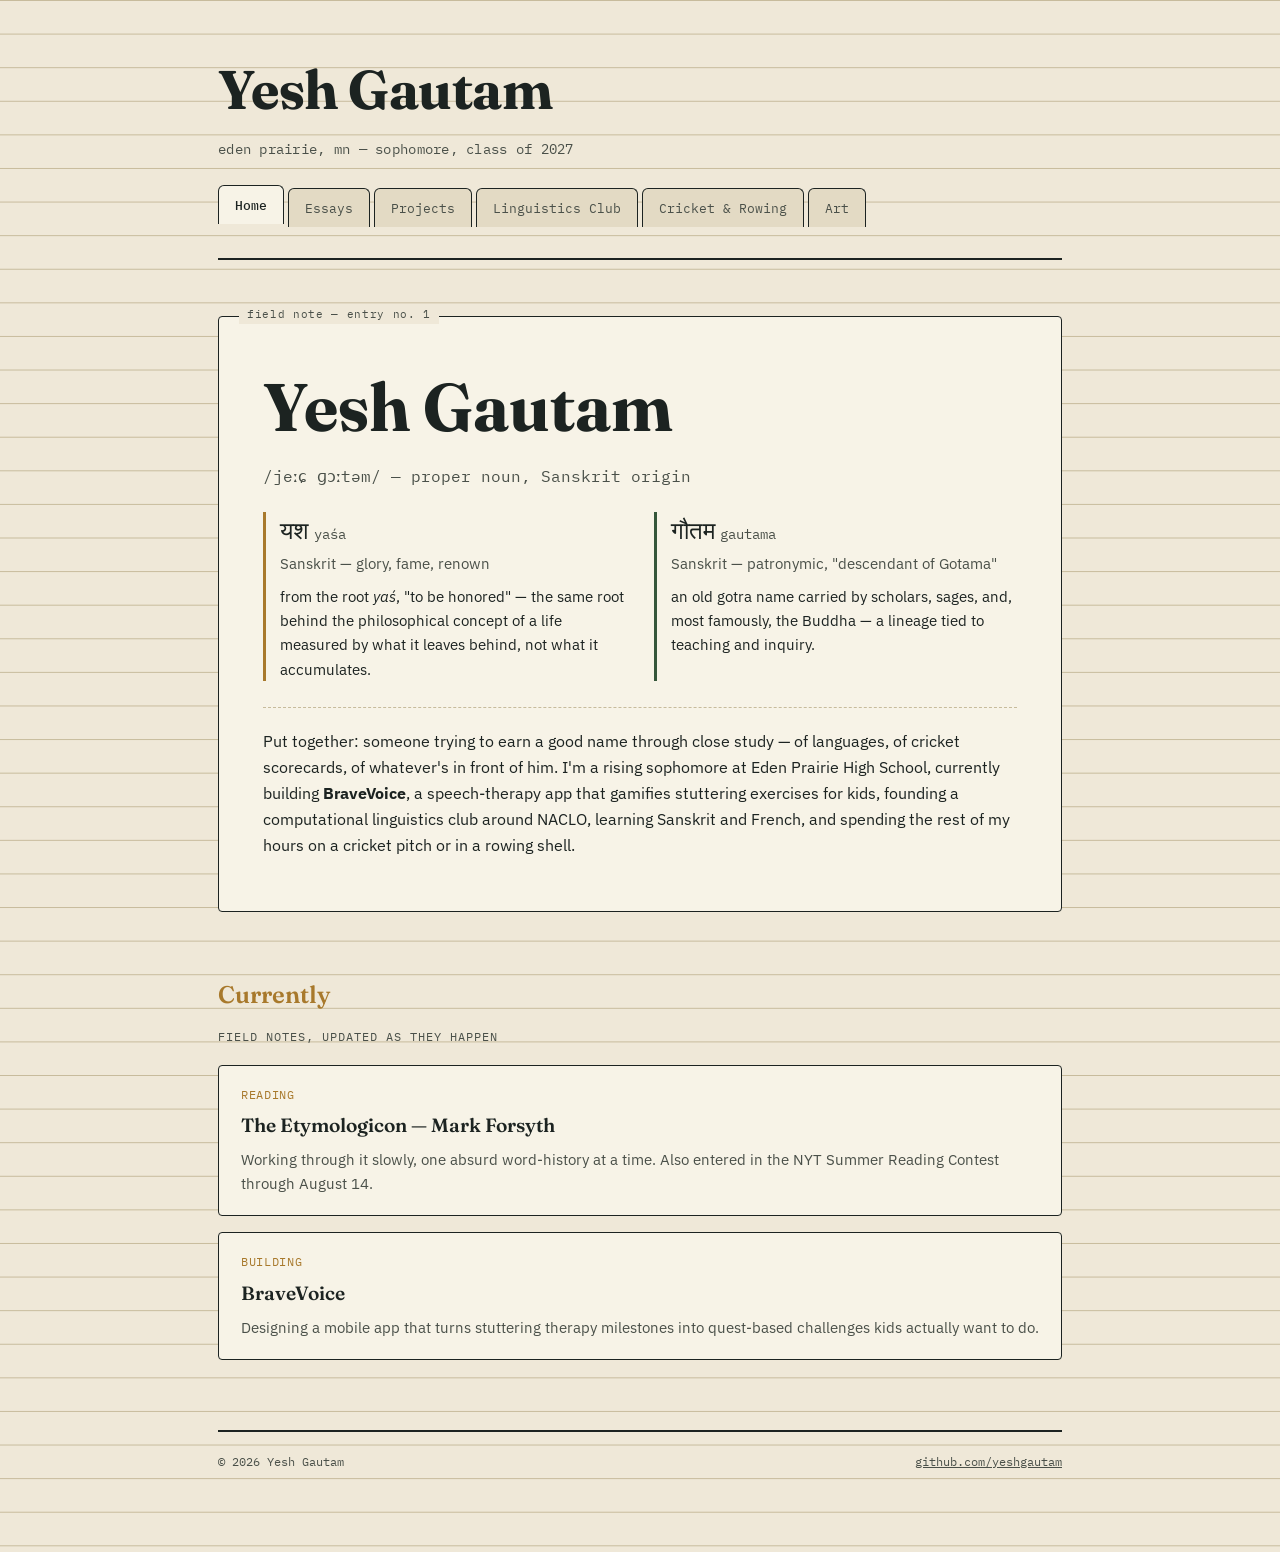
==== index.html @ e41baac6 "Add files via upload" ====
<!DOCTYPE html>
<html lang="en">
<head>
<meta charset="UTF-8">
<meta name="viewport" content="width=device-width, initial-scale=1.0">
<title>Yesh Gautam</title>
<link rel="stylesheet" href="style.css">
</head>
<body>
<div class="page">

  <header class="site-header">
    <h1 class="site-name">Yesh Gautam</h1>
    <div class="site-tagline">eden prairie, mn — sophomore, class of 2027</div>

    <ul class="tabs">
      <li><a href="index.html" class="active">Home</a></li>
      <li><a href="essays.html">Essays</a></li>
      <li><a href="projects.html">Projects</a></li>
      <li><a href="linguistics.html">Linguistics Club</a></li>
      <li><a href="cricket-rowing.html">Cricket &amp; Rowing</a></li>
      <li><a href="art.html">Art</a></li>
    </ul>
  </header>
  <div class="tab-bar-rule"></div>

  <section class="etymology">
    <p class="etymology-headword">Yesh Gautam</p>
    <p class="etymology-ipa">/jeːɕ ɡɔːtəm/ — proper noun, Sanskrit origin</p>

    <div class="etyma">
      <div class="etymon">
        <div class="etymon-script">यश <span style="font-family: var(--mono); font-size: 0.9rem; color: var(--ink-soft);">yaśa</span></div>
        <div class="etymon-gloss">Sanskrit — glory, fame, renown</div>
        <div class="etymon-def">from the root <em>yaś</em>, "to be honored" — the same root behind the philosophical concept of a life measured by what it leaves behind, not what it accumulates.</div>
      </div>
      <div class="etymon">
        <div class="etymon-script">गौतम <span style="font-family: var(--mono); font-size: 0.9rem; color: var(--ink-soft);">gautama</span></div>
        <div class="etymon-gloss">Sanskrit — patronymic, "descendant of Gotama"</div>
        <div class="etymon-def">an old gotra name carried by scholars, sages, and, most famously, the Buddha — a lineage tied to teaching and inquiry.</div>
      </div>
    </div>

    <p class="bio-line">
      Put together: someone trying to earn a good name through close study — of languages, of cricket scorecards, of whatever's in front of him. I'm a rising sophomore at Eden Prairie High School, currently building <strong>BraveVoice</strong>, a speech-therapy app that gamifies stuttering exercises for kids, founding a computational linguistics club around NACLO, learning Sanskrit and French, and spending the rest of my hours on a cricket pitch or in a rowing shell.
    </p>
  </section>

  <h2 class="section-title accent-gold">Currently</h2>
  <p class="section-sub">field notes, updated as they happen</p>
  <div class="card-grid">
    <div class="card" style="cursor:default;">
      <div class="card-tag">reading</div>
      <div class="card-title">The Etymologicon — Mark Forsyth</div>
      <div class="card-desc">Working through it slowly, one absurd word-history at a time. Also entered in the NYT Summer Reading Contest through August 14.</div>
    </div>
    <div class="card" style="cursor:default;">
      <div class="card-tag">building</div>
      <div class="card-title">BraveVoice</div>
      <div class="card-desc">Designing a mobile app that turns stuttering therapy milestones into quest-based challenges kids actually want to do.</div>
    </div>
  </div>

  <footer class="site-footer">
    <span>&copy; 2026 Yesh Gautam</span>
    <a href="https://github.com/yeshgautam">github.com/yeshgautam</a>
  </footer>

</div>
</body>
</html>
---- style.css ----
/* ===========================================================
   Yesh Gautam — personal site
   Design concept: a field notebook / index-card system.
   Tokens below drive every page.
=========================================================== */

@import url('https://fonts.googleapis.com/css2?family=Fraunces:opsz,wght@9..144,400;9..144,500;9..144,600;9..144,700&family=IBM+Plex+Sans:wght@400;500;600&family=IBM+Plex+Mono:wght@400;500&display=swap');

:root {
  --ink: #1c2321;
  --ink-soft: #4a5049;
  --parchment: #efe8d8;
  --parchment-dark: #e3dac4;
  --card: #f7f3e7;
  --rule: #c7bb9c;
  --gold: #a8792c;
  --pitch: #35563a;
  --water: #2c4a63;

  --display: 'Fraunces', serif;
  --body: 'IBM Plex Sans', sans-serif;
  --mono: 'IBM Plex Mono', monospace;
}

* { box-sizing: border-box; }

html { scroll-behavior: smooth; }

body {
  margin: 0;
  background: var(--parchment);
  color: var(--ink);
  font-family: var(--body);
  line-height: 1.6;
  background-image:
    linear-gradient(var(--rule) 1px, transparent 1px);
  background-size: 100% 2.1em;
  background-attachment: local;
}

a { color: inherit; }

/* ---------- layout shell ---------- */

.page {
  max-width: 900px;
  margin: 0 auto;
  padding: 0 28px 80px;
}

/* ---------- header / name plate ---------- */

.site-header {
  padding: 46px 0 18px;
  border-bottom: 2px solid var(--ink);
}

.site-name {
  font-family: var(--display);
  font-weight: 700;
  font-size: clamp(2.2rem, 5vw, 3.4rem);
  letter-spacing: -0.01em;
  margin: 0;
}

.site-tagline {
  font-family: var(--mono);
  font-size: 0.85rem;
  color: var(--ink-soft);
  margin-top: 6px;
  letter-spacing: 0.02em;
}

/* ---------- tab navigation (index-card tabs) ---------- */

.tabs {
  display: flex;
  flex-wrap: wrap;
  gap: 4px;
  margin-top: 24px;
  list-style: none;
  padding: 0;
}

.tabs a {
  display: inline-block;
  font-family: var(--mono);
  font-size: 0.82rem;
  text-decoration: none;
  padding: 9px 16px 8px;
  background: var(--parchment-dark);
  color: var(--ink-soft);
  border: 1.5px solid var(--ink);
  border-bottom: none;
  border-radius: 6px 6px 0 0;
  transform: translateY(3px);
  transition: transform 0.15s ease, background 0.15s ease, color 0.15s ease;
}

.tabs a:hover {
  transform: translateY(0);
  color: var(--ink);
}

.tabs a.active {
  background: var(--card);
  color: var(--ink);
  transform: translateY(0);
  font-weight: 500;
  position: relative;
  z-index: 2;
}

.tab-bar-rule {
  height: 2px;
  background: var(--ink);
  margin-top: -2px;
}

/* ---------- hero: the etymology entry ---------- */

.etymology {
  margin: 56px 0 64px;
  border: 1.5px solid var(--ink);
  border-radius: 4px;
  background: var(--card);
  padding: 36px clamp(20px, 5vw, 44px);
  position: relative;
}

.etymology::before {
  content: "field note — entry no. 1";
  position: absolute;
  top: -11px;
  left: 20px;
  background: var(--parchment);
  padding: 0 8px;
  font-family: var(--mono);
  font-size: 0.7rem;
  letter-spacing: 0.06em;
  color: var(--ink-soft);
}

.etymology-headword {
  font-family: var(--display);
  font-size: clamp(2.4rem, 7vw, 4.2rem);
  font-weight: 700;
  margin: 0;
  cursor: default;
}

.etymology-ipa {
  font-family: var(--mono);
  color: var(--ink-soft);
  font-size: 1rem;
  margin: 4px 0 22px;
}

.etyma {
  display: flex;
  flex-wrap: wrap;
  gap: 28px;
  margin-top: 8px;
}

.etymon {
  flex: 1 1 220px;
  border-left: 3px solid var(--gold);
  padding-left: 14px;
  opacity: 0;
  transform: translateY(6px);
  animation: reveal 0.6s ease forwards;
}

.etymon:nth-child(2) { animation-delay: 0.15s; border-left-color: var(--pitch); }

.etymon-script {
  font-family: var(--display);
  font-size: 1.5rem;
}

.etymon-gloss {
  font-size: 0.92rem;
  color: var(--ink-soft);
  margin-top: 2px;
}

.etymon-def {
  margin-top: 8px;
  font-size: 0.95rem;
}

@keyframes reveal {
  to { opacity: 1; transform: translateY(0); }
}

.bio-line {
  margin-top: 26px;
  padding-top: 20px;
  border-top: 1px dashed var(--rule);
  font-size: 1.02rem;
}

/* ---------- section headings ---------- */

.section-title {
  font-family: var(--display);
  font-size: 1.5rem;
  font-weight: 600;
  margin: 46px 0 6px;
}

.section-sub {
  font-family: var(--mono);
  font-size: 0.78rem;
  color: var(--ink-soft);
  text-transform: uppercase;
  letter-spacing: 0.08em;
  margin-bottom: 18px;
}

/* ---------- cards (essays / projects / etc.) ---------- */

.card-grid {
  display: grid;
  gap: 16px;
}

.card {
  border: 1.5px solid var(--ink);
  border-radius: 4px;
  background: var(--card);
  padding: 20px 22px;
  text-decoration: none;
  color: var(--ink);
  display: block;
  transition: box-shadow 0.15s ease, transform 0.15s ease;
}

.card:hover {
  box-shadow: 4px 4px 0 var(--ink);
  transform: translate(-2px, -2px);
}

.card-tag {
  font-family: var(--mono);
  font-size: 0.72rem;
  color: var(--gold);
  text-transform: uppercase;
  letter-spacing: 0.06em;
}

.card-title {
  font-family: var(--display);
  font-size: 1.2rem;
  font-weight: 600;
  margin: 6px 0 6px;
}

.card-meta {
  font-family: var(--mono);
  font-size: 0.75rem;
  color: var(--ink-soft);
  margin-bottom: 8px;
}

.card-desc {
  font-size: 0.95rem;
  color: var(--ink-soft);
}

/* ---------- empty state ---------- */

.empty-state {
  border: 1.5px dashed var(--rule);
  border-radius: 4px;
  padding: 34px 26px;
  text-align: left;
  color: var(--ink-soft);
  font-size: 0.95rem;
}

.empty-state strong {
  color: var(--ink);
  display: block;
  font-family: var(--display);
  font-size: 1.1rem;
  margin-bottom: 6px;
}

/* ---------- footer ---------- */

.site-footer {
  margin-top: 70px;
  padding-top: 20px;
  border-top: 2px solid var(--ink);
  font-family: var(--mono);
  font-size: 0.78rem;
  color: var(--ink-soft);
  display: flex;
  justify-content: space-between;
  flex-wrap: wrap;
  gap: 10px;
}

.site-footer a { text-decoration: underline; }

/* ---------- accents used per-section ---------- */

.accent-pitch { color: var(--pitch); }
.accent-water { color: var(--water); }
.accent-gold { color: var(--gold); }

@media (prefers-reduced-motion: reduce) {
  .etymon { animation: none; opacity: 1; transform: none; }
}

@media (max-width: 560px) {
  .page { padding: 0 18px 60px; }
  .tabs a { font-size: 0.74rem; padding: 8px 11px 7px; }
}
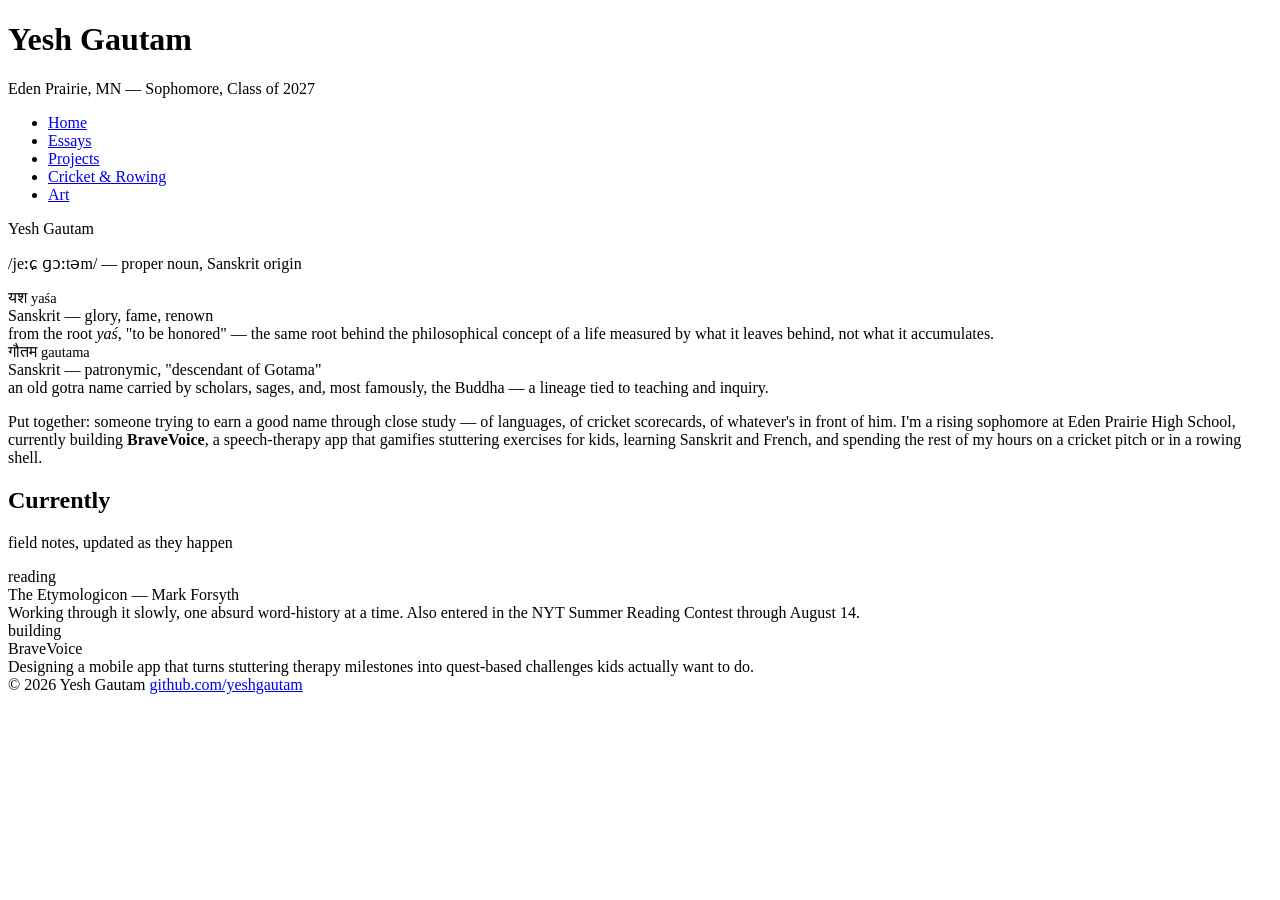
==== commit ee7abace: "Rename index (1).html to index.html" ====
--- a/index.html
+++ b/index.html
@@ -11,13 +11,12 @@
 
   <header class="site-header">
     <h1 class="site-name">Yesh Gautam</h1>
-    <div class="site-tagline">eden prairie, mn — sophomore, class of 2027</div>
+    <div class="site-tagline">Eden Prairie, MN — Sophomore, Class of 2027</div>
 
     <ul class="tabs">
       <li><a href="index.html" class="active">Home</a></li>
       <li><a href="essays.html">Essays</a></li>
       <li><a href="projects.html">Projects</a></li>
-      <li><a href="linguistics.html">Linguistics Club</a></li>
       <li><a href="cricket-rowing.html">Cricket &amp; Rowing</a></li>
       <li><a href="art.html">Art</a></li>
     </ul>
@@ -42,7 +41,7 @@
     </div>
 
     <p class="bio-line">
-      Put together: someone trying to earn a good name through close study — of languages, of cricket scorecards, of whatever's in front of him. I'm a rising sophomore at Eden Prairie High School, currently building <strong>BraveVoice</strong>, a speech-therapy app that gamifies stuttering exercises for kids, founding a computational linguistics club around NACLO, learning Sanskrit and French, and spending the rest of my hours on a cricket pitch or in a rowing shell.
+      Put together: someone trying to earn a good name through close study — of languages, of cricket scorecards, of whatever's in front of him. I'm a rising sophomore at Eden Prairie High School, currently building <strong>BraveVoice</strong>, a speech-therapy app that gamifies stuttering exercises for kids, learning Sanskrit and French, and spending the rest of my hours on a cricket pitch or in a rowing shell.
     </p>
   </section>
 
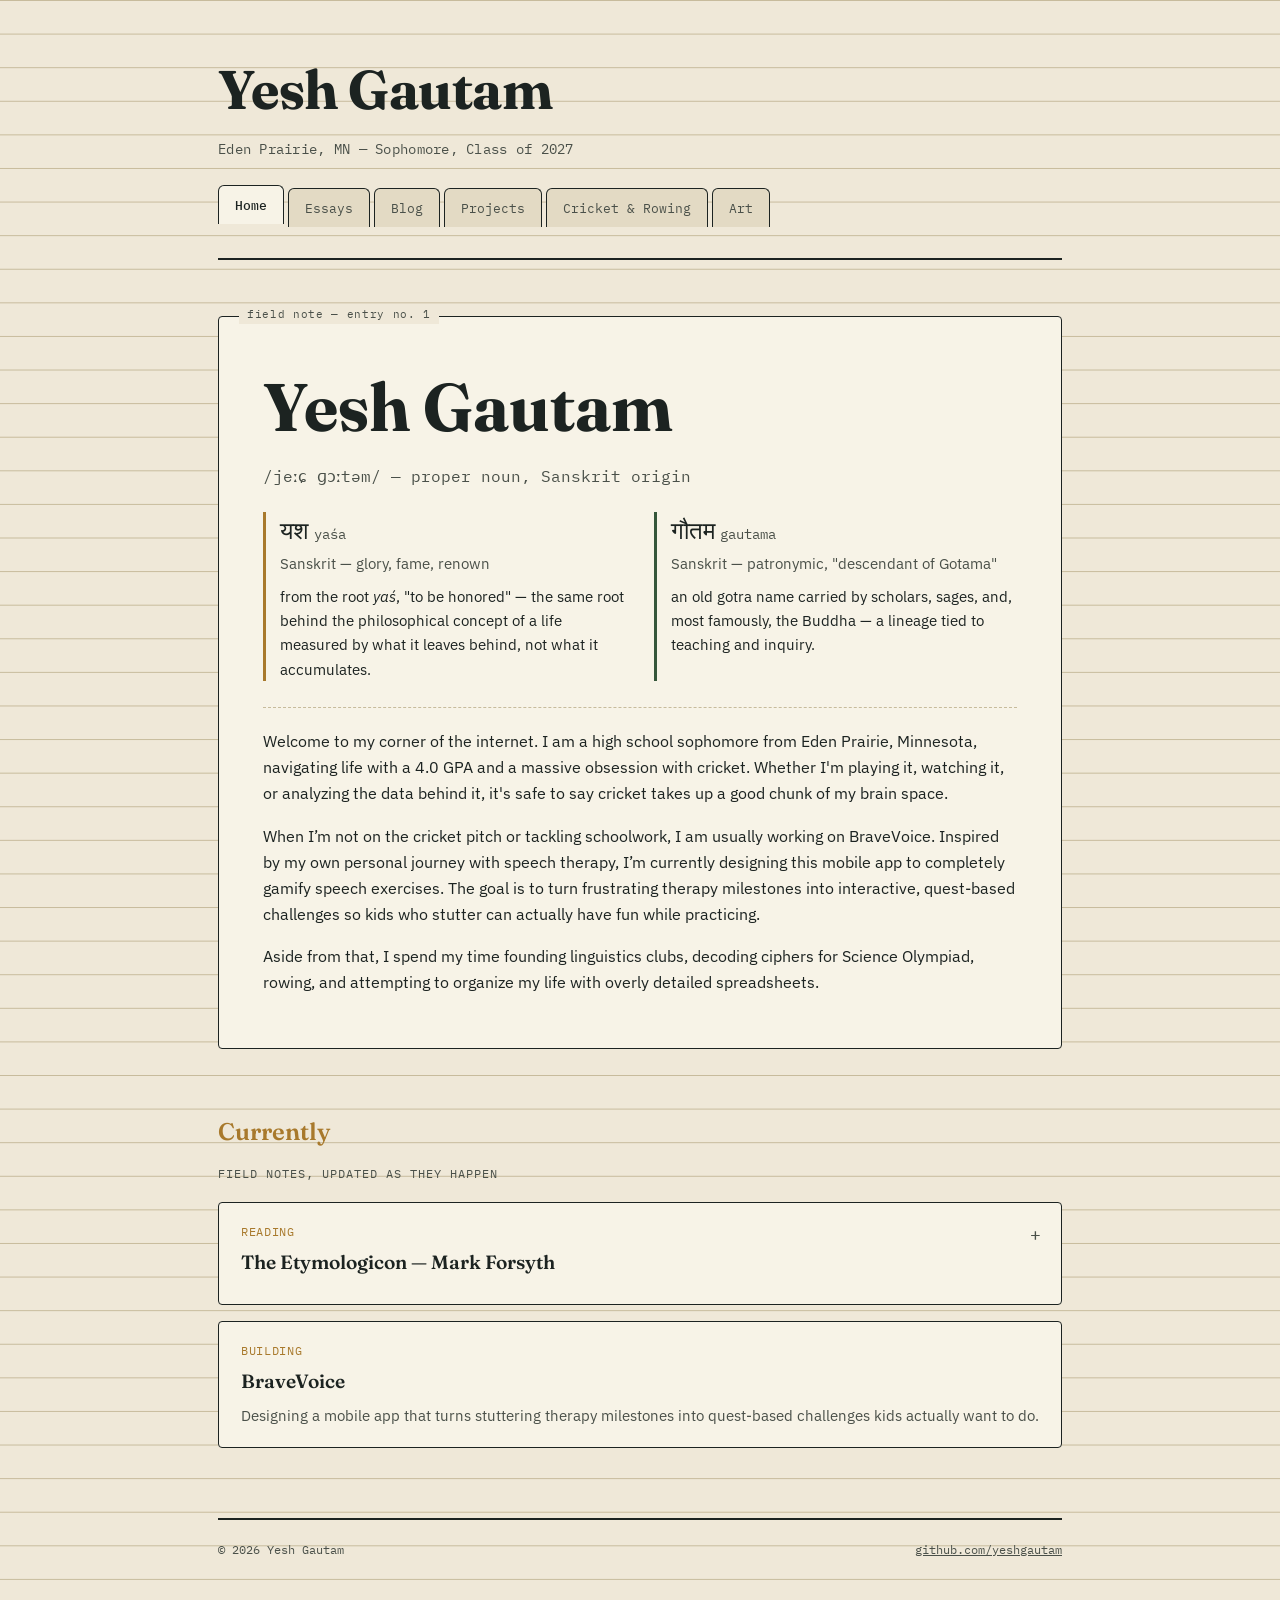
==== commit d1f4d87c: "Update home bio, project descriptions, and add blog page - Replace home about section with new bio t" ====
--- a/index.html
+++ b/index.html
@@ -16,6 +16,7 @@
     <ul class="tabs">
       <li><a href="index.html" class="active">Home</a></li>
       <li><a href="essays.html">Essays</a></li>
+      <li><a href="blog.html">Blog</a></li>
       <li><a href="projects.html">Projects</a></li>
       <li><a href="cricket-rowing.html">Cricket &amp; Rowing</a></li>
       <li><a href="art.html">Art</a></li>
@@ -41,18 +42,32 @@
     </div>
 
     <p class="bio-line">
-      Put together: someone trying to earn a good name through close study — of languages, of cricket scorecards, of whatever's in front of him. I'm a rising sophomore at Eden Prairie High School, currently building <strong>BraveVoice</strong>, a speech-therapy app that gamifies stuttering exercises for kids, learning Sanskrit and French, and spending the rest of my hours on a cricket pitch or in a rowing shell.
+      Welcome to my corner of the internet. I am a high school sophomore from Eden Prairie, Minnesota, navigating life with a 4.0 GPA and a massive obsession with cricket. Whether I'm playing it, watching it, or analyzing the data behind it, it's safe to say cricket takes up a good chunk of my brain space.
+    </p>
+    <p class="bio-line" style="margin-top: 16px; padding-top: 0; border-top: none;">
+      When I’m not on the cricket pitch or tackling schoolwork, I am usually working on BraveVoice. Inspired by my own personal journey with speech therapy, I’m currently designing this mobile app to completely gamify speech exercises. The goal is to turn frustrating therapy milestones into interactive, quest-based challenges so kids who stutter can actually have fun while practicing.
+    </p>
+    <p class="bio-line" style="margin-top: 16px; padding-top: 0; border-top: none;">
+      Aside from that, I spend my time founding linguistics clubs, decoding ciphers for Science Olympiad, rowing, and attempting to organize my life with overly detailed spreadsheets.
     </p>
   </section>
 
   <h2 class="section-title accent-gold">Currently</h2>
   <p class="section-sub">field notes, updated as they happen</p>
   <div class="card-grid">
-    <div class="card" style="cursor:default;">
-      <div class="card-tag">reading</div>
-      <div class="card-title">The Etymologicon — Mark Forsyth</div>
-      <div class="card-desc">Working through it slowly, one absurd word-history at a time. Also entered in the NYT Summer Reading Contest through August 14.</div>
-    </div>
+    <details class="card book-card">
+      <summary>
+        <div class="card-tag">reading</div>
+        <div class="card-title">The Etymologicon — Mark Forsyth</div>
+      </summary>
+      <div class="book-log">
+        <p class="book-log-label">reading log</p>
+        <ul class="book-list">
+          <li><span class="book-list-title">The Etymologicon — Mark Forsyth</span><span class="book-list-date">in progress</span></li>
+        </ul>
+        <p class="book-log-note">Finished titles land here with the date I closed the book. Nothing finished yet — check back soon.</p>
+      </div>
+    </details>
     <div class="card" style="cursor:default;">
       <div class="card-tag">building</div>
       <div class="card-title">BraveVoice</div>
--- a/style.css
+++ b/style.css
@@ -0,0 +1,395 @@
+/* ===========================================================
+   Yesh Gautam — personal site
+   Design concept: a field notebook / index-card system.
+   Tokens below drive every page.
+=========================================================== */
+
+@import url('https://fonts.googleapis.com/css2?family=Fraunces:opsz,wght@9..144,400;9..144,500;9..144,600;9..144,700&family=IBM+Plex+Sans:wght@400;500;600&family=IBM+Plex+Mono:wght@400;500&display=swap');
+
+:root {
+  --ink: #1c2321;
+  --ink-soft: #4a5049;
+  --parchment: #efe8d8;
+  --parchment-dark: #e3dac4;
+  --card: #f7f3e7;
+  --rule: #c7bb9c;
+  --gold: #a8792c;
+  --pitch: #35563a;
+  --water: #2c4a63;
+
+  --display: 'Fraunces', serif;
+  --body: 'IBM Plex Sans', sans-serif;
+  --mono: 'IBM Plex Mono', monospace;
+}
+
+* { box-sizing: border-box; }
+
+html { scroll-behavior: smooth; }
+
+body {
+  margin: 0;
+  background: var(--parchment);
+  color: var(--ink);
+  font-family: var(--body);
+  line-height: 1.6;
+  background-image:
+    linear-gradient(var(--rule) 1px, transparent 1px);
+  background-size: 100% 2.1em;
+  background-attachment: local;
+}
+
+a { color: inherit; }
+
+/* ---------- layout shell ---------- */
+
+.page {
+  max-width: 900px;
+  margin: 0 auto;
+  padding: 0 28px 80px;
+}
+
+/* ---------- header / name plate ---------- */
+
+.site-header {
+  padding: 46px 0 18px;
+  border-bottom: 2px solid var(--ink);
+}
+
+.site-name {
+  font-family: var(--display);
+  font-weight: 700;
+  font-size: clamp(2.2rem, 5vw, 3.4rem);
+  letter-spacing: -0.01em;
+  margin: 0;
+}
+
+.site-tagline {
+  font-family: var(--mono);
+  font-size: 0.85rem;
+  color: var(--ink-soft);
+  margin-top: 6px;
+  letter-spacing: 0.02em;
+}
+
+/* ---------- tab navigation (index-card tabs) ---------- */
+
+.tabs {
+  display: flex;
+  flex-wrap: wrap;
+  gap: 4px;
+  margin-top: 24px;
+  list-style: none;
+  padding: 0;
+}
+
+.tabs a {
+  display: inline-block;
+  font-family: var(--mono);
+  font-size: 0.82rem;
+  text-decoration: none;
+  padding: 9px 16px 8px;
+  background: var(--parchment-dark);
+  color: var(--ink-soft);
+  border: 1.5px solid var(--ink);
+  border-bottom: none;
+  border-radius: 6px 6px 0 0;
+  transform: translateY(3px);
+  transition: transform 0.15s ease, background 0.15s ease, color 0.15s ease;
+}
+
+.tabs a:hover {
+  transform: translateY(0);
+  color: var(--ink);
+}
+
+.tabs a.active {
+  background: var(--card);
+  color: var(--ink);
+  transform: translateY(0);
+  font-weight: 500;
+  position: relative;
+  z-index: 2;
+}
+
+.tab-bar-rule {
+  height: 2px;
+  background: var(--ink);
+  margin-top: -2px;
+}
+
+/* ---------- hero: the etymology entry ---------- */
+
+.etymology {
+  margin: 56px 0 64px;
+  border: 1.5px solid var(--ink);
+  border-radius: 4px;
+  background: var(--card);
+  padding: 36px clamp(20px, 5vw, 44px);
+  position: relative;
+}
+
+.etymology::before {
+  content: "field note — entry no. 1";
+  position: absolute;
+  top: -11px;
+  left: 20px;
+  background: var(--parchment);
+  padding: 0 8px;
+  font-family: var(--mono);
+  font-size: 0.7rem;
+  letter-spacing: 0.06em;
+  color: var(--ink-soft);
+}
+
+.etymology-headword {
+  font-family: var(--display);
+  font-size: clamp(2.4rem, 7vw, 4.2rem);
+  font-weight: 700;
+  margin: 0;
+  cursor: default;
+}
+
+.etymology-ipa {
+  font-family: var(--mono);
+  color: var(--ink-soft);
+  font-size: 1rem;
+  margin: 4px 0 22px;
+}
+
+.etyma {
+  display: flex;
+  flex-wrap: wrap;
+  gap: 28px;
+  margin-top: 8px;
+}
+
+.etymon {
+  flex: 1 1 220px;
+  border-left: 3px solid var(--gold);
+  padding-left: 14px;
+  opacity: 0;
+  transform: translateY(6px);
+  animation: reveal 0.6s ease forwards;
+}
+
+.etymon:nth-child(2) { animation-delay: 0.15s; border-left-color: var(--pitch); }
+
+.etymon-script {
+  font-family: var(--display);
+  font-size: 1.5rem;
+}
+
+.etymon-gloss {
+  font-size: 0.92rem;
+  color: var(--ink-soft);
+  margin-top: 2px;
+}
+
+.etymon-def {
+  margin-top: 8px;
+  font-size: 0.95rem;
+}
+
+@keyframes reveal {
+  to { opacity: 1; transform: translateY(0); }
+}
+
+.bio-line {
+  margin-top: 26px;
+  padding-top: 20px;
+  border-top: 1px dashed var(--rule);
+  font-size: 1.02rem;
+}
+
+/* ---------- section headings ---------- */
+
+.section-title {
+  font-family: var(--display);
+  font-size: 1.5rem;
+  font-weight: 600;
+  margin: 46px 0 6px;
+}
+
+.section-sub {
+  font-family: var(--mono);
+  font-size: 0.78rem;
+  color: var(--ink-soft);
+  text-transform: uppercase;
+  letter-spacing: 0.08em;
+  margin-bottom: 18px;
+}
+
+/* ---------- cards (essays / projects / etc.) ---------- */
+
+.card-grid {
+  display: grid;
+  gap: 16px;
+}
+
+.card {
+  border: 1.5px solid var(--ink);
+  border-radius: 4px;
+  background: var(--card);
+  padding: 20px 22px;
+  text-decoration: none;
+  color: var(--ink);
+  display: block;
+  transition: box-shadow 0.15s ease, transform 0.15s ease;
+}
+
+.card:hover {
+  box-shadow: 4px 4px 0 var(--ink);
+  transform: translate(-2px, -2px);
+}
+
+.card-tag {
+  font-family: var(--mono);
+  font-size: 0.72rem;
+  color: var(--gold);
+  text-transform: uppercase;
+  letter-spacing: 0.06em;
+}
+
+.card-title {
+  font-family: var(--display);
+  font-size: 1.2rem;
+  font-weight: 600;
+  margin: 6px 0 6px;
+}
+
+.card-meta {
+  font-family: var(--mono);
+  font-size: 0.75rem;
+  color: var(--ink-soft);
+  margin-bottom: 8px;
+}
+
+.card-desc {
+  font-size: 0.95rem;
+  color: var(--ink-soft);
+}
+
+/* ---------- book log (clickable reading card) ---------- */
+
+.book-card {
+  padding: 0;
+  cursor: pointer;
+}
+
+.book-card summary {
+  list-style: none;
+  padding: 20px 22px;
+  position: relative;
+}
+
+.book-card summary::-webkit-details-marker { display: none; }
+
+.book-card summary::after {
+  content: "+";
+  position: absolute;
+  top: 18px;
+  right: 20px;
+  font-family: var(--mono);
+  font-size: 1.1rem;
+  color: var(--ink-soft);
+}
+
+.book-card[open] summary::after { content: "\2212"; }
+
+.book-card[open] summary {
+  border-bottom: 1px dashed var(--rule);
+}
+
+.book-log {
+  padding: 16px 22px 20px;
+}
+
+.book-log-label {
+  font-family: var(--mono);
+  font-size: 0.72rem;
+  color: var(--gold);
+  text-transform: uppercase;
+  letter-spacing: 0.06em;
+  margin: 0 0 10px;
+}
+
+.book-list {
+  list-style: none;
+  margin: 0 0 10px;
+  padding: 0;
+}
+
+.book-list li {
+  display: flex;
+  justify-content: space-between;
+  gap: 12px;
+  padding: 6px 0;
+  border-bottom: 1px dashed var(--rule);
+  font-size: 0.95rem;
+}
+
+.book-list li:last-child { border-bottom: none; }
+
+.book-list-date {
+  font-family: var(--mono);
+  font-size: 0.8rem;
+  color: var(--ink-soft);
+  white-space: nowrap;
+}
+
+.book-log-note {
+  font-size: 0.88rem;
+  color: var(--ink-soft);
+  margin: 0;
+}
+
+/* ---------- empty state ---------- */
+
+.empty-state {
+  border: 1.5px dashed var(--rule);
+  border-radius: 4px;
+  padding: 34px 26px;
+  text-align: left;
+  color: var(--ink-soft);
+  font-size: 0.95rem;
+}
+
+.empty-state strong {
+  color: var(--ink);
+  display: block;
+  font-family: var(--display);
+  font-size: 1.1rem;
+  margin-bottom: 6px;
+}
+
+/* ---------- footer ---------- */
+
+.site-footer {
+  margin-top: 70px;
+  padding-top: 20px;
+  border-top: 2px solid var(--ink);
+  font-family: var(--mono);
+  font-size: 0.78rem;
+  color: var(--ink-soft);
+  display: flex;
+  justify-content: space-between;
+  flex-wrap: wrap;
+  gap: 10px;
+}
+
+.site-footer a { text-decoration: underline; }
+
+/* ---------- accents used per-section ---------- */
+
+.accent-pitch { color: var(--pitch); }
+.accent-water { color: var(--water); }
+.accent-gold { color: var(--gold); }
+
+@media (prefers-reduced-motion: reduce) {
+  .etymon { animation: none; opacity: 1; transform: none; }
+}
+
+@media (max-width: 560px) {
+  .page { padding: 0 18px 60px; }
+  .tabs a { font-size: 0.74rem; padding: 8px 11px 7px; }
+}
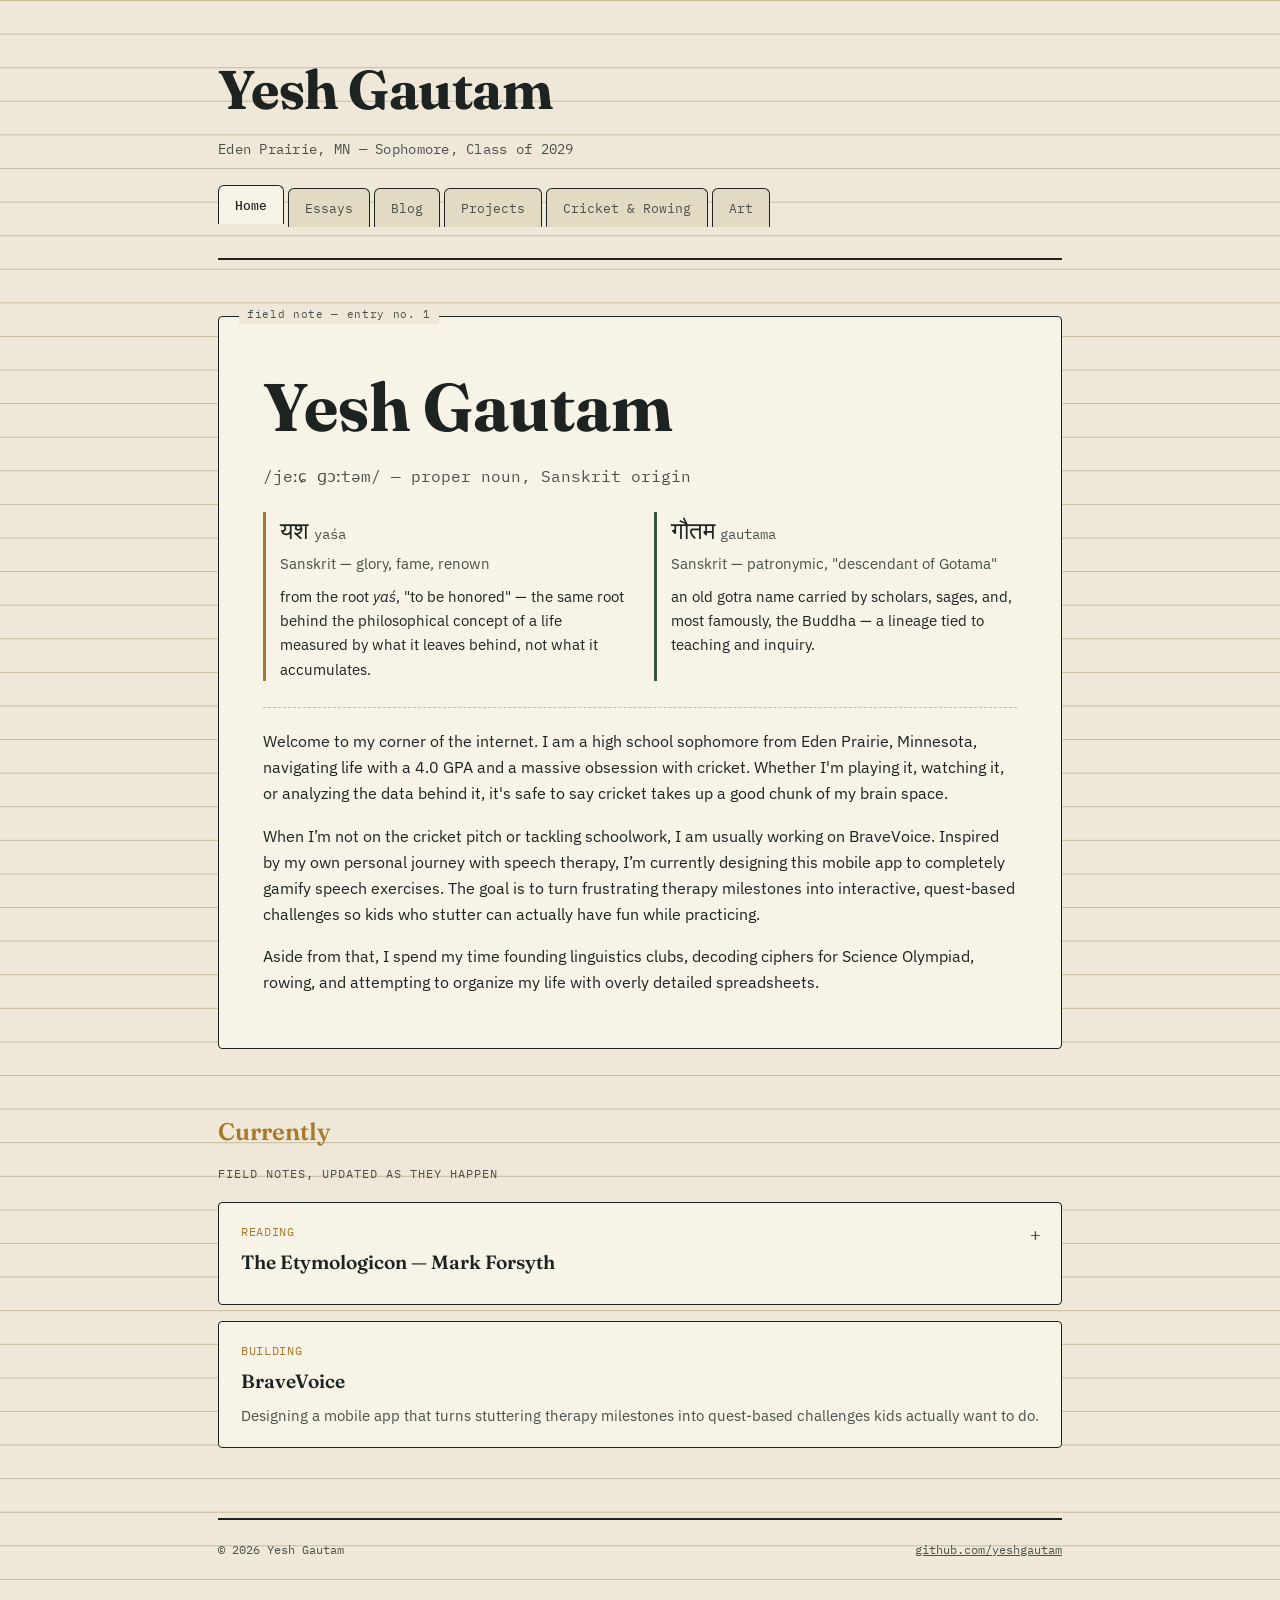
==== commit 2d576f75: "Update graduating class to 2029 Co-Authored-By: Claude Sonnet 5 <noreply@anthropic.com> Claude-Sessi" ====
--- a/index.html
+++ b/index.html
@@ -11,7 +11,7 @@
 
   <header class="site-header">
     <h1 class="site-name">Yesh Gautam</h1>
-    <div class="site-tagline">Eden Prairie, MN — Sophomore, Class of 2027</div>
+    <div class="site-tagline">Eden Prairie, MN — Sophomore, Class of 2029</div>
 
     <ul class="tabs">
       <li><a href="index.html" class="active">Home</a></li>
--- a/style.css
+++ b/style.css
@@ -269,6 +269,13 @@
   color: var(--ink-soft);
 }
 
+.card-meta a,
+.card-desc a {
+  color: var(--ink);
+  text-decoration: underline;
+  text-decoration-color: var(--rule);
+}
+
 /* ---------- book log (clickable reading card) ---------- */
 
 .book-card {
